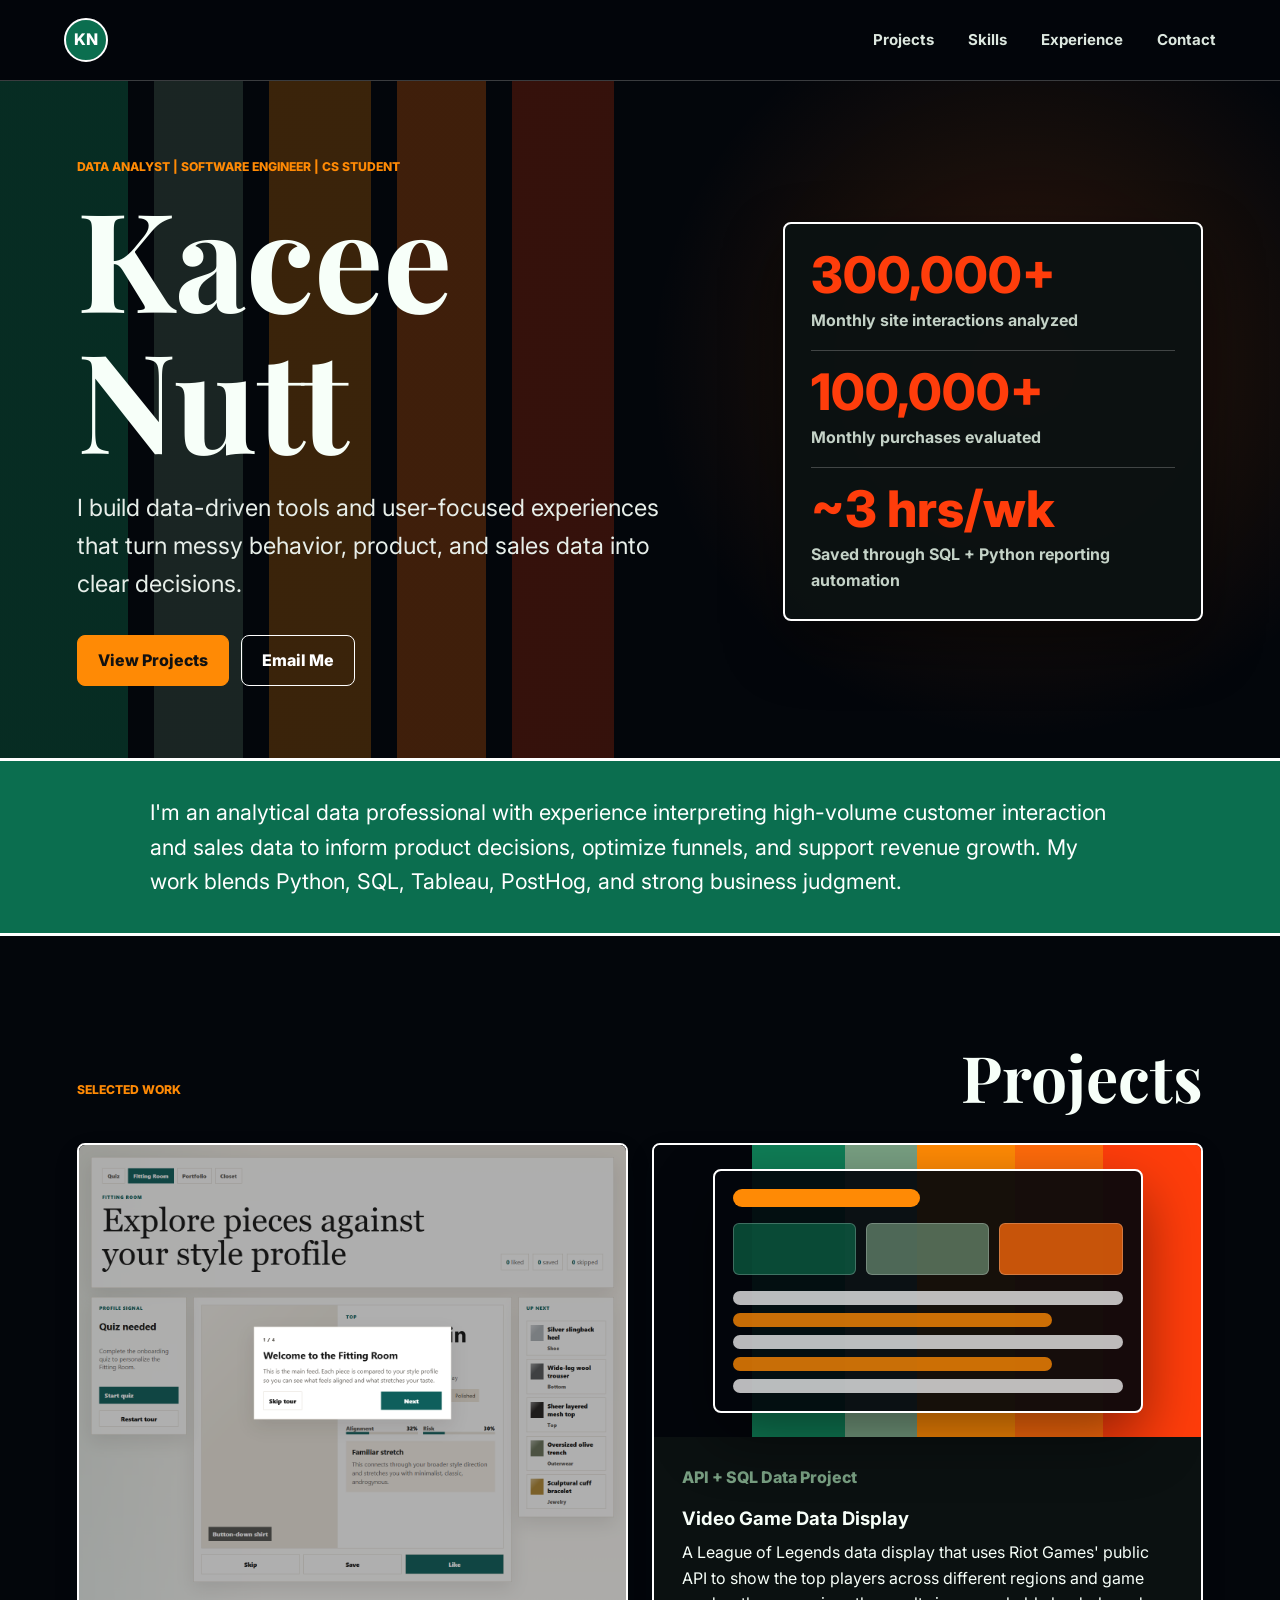
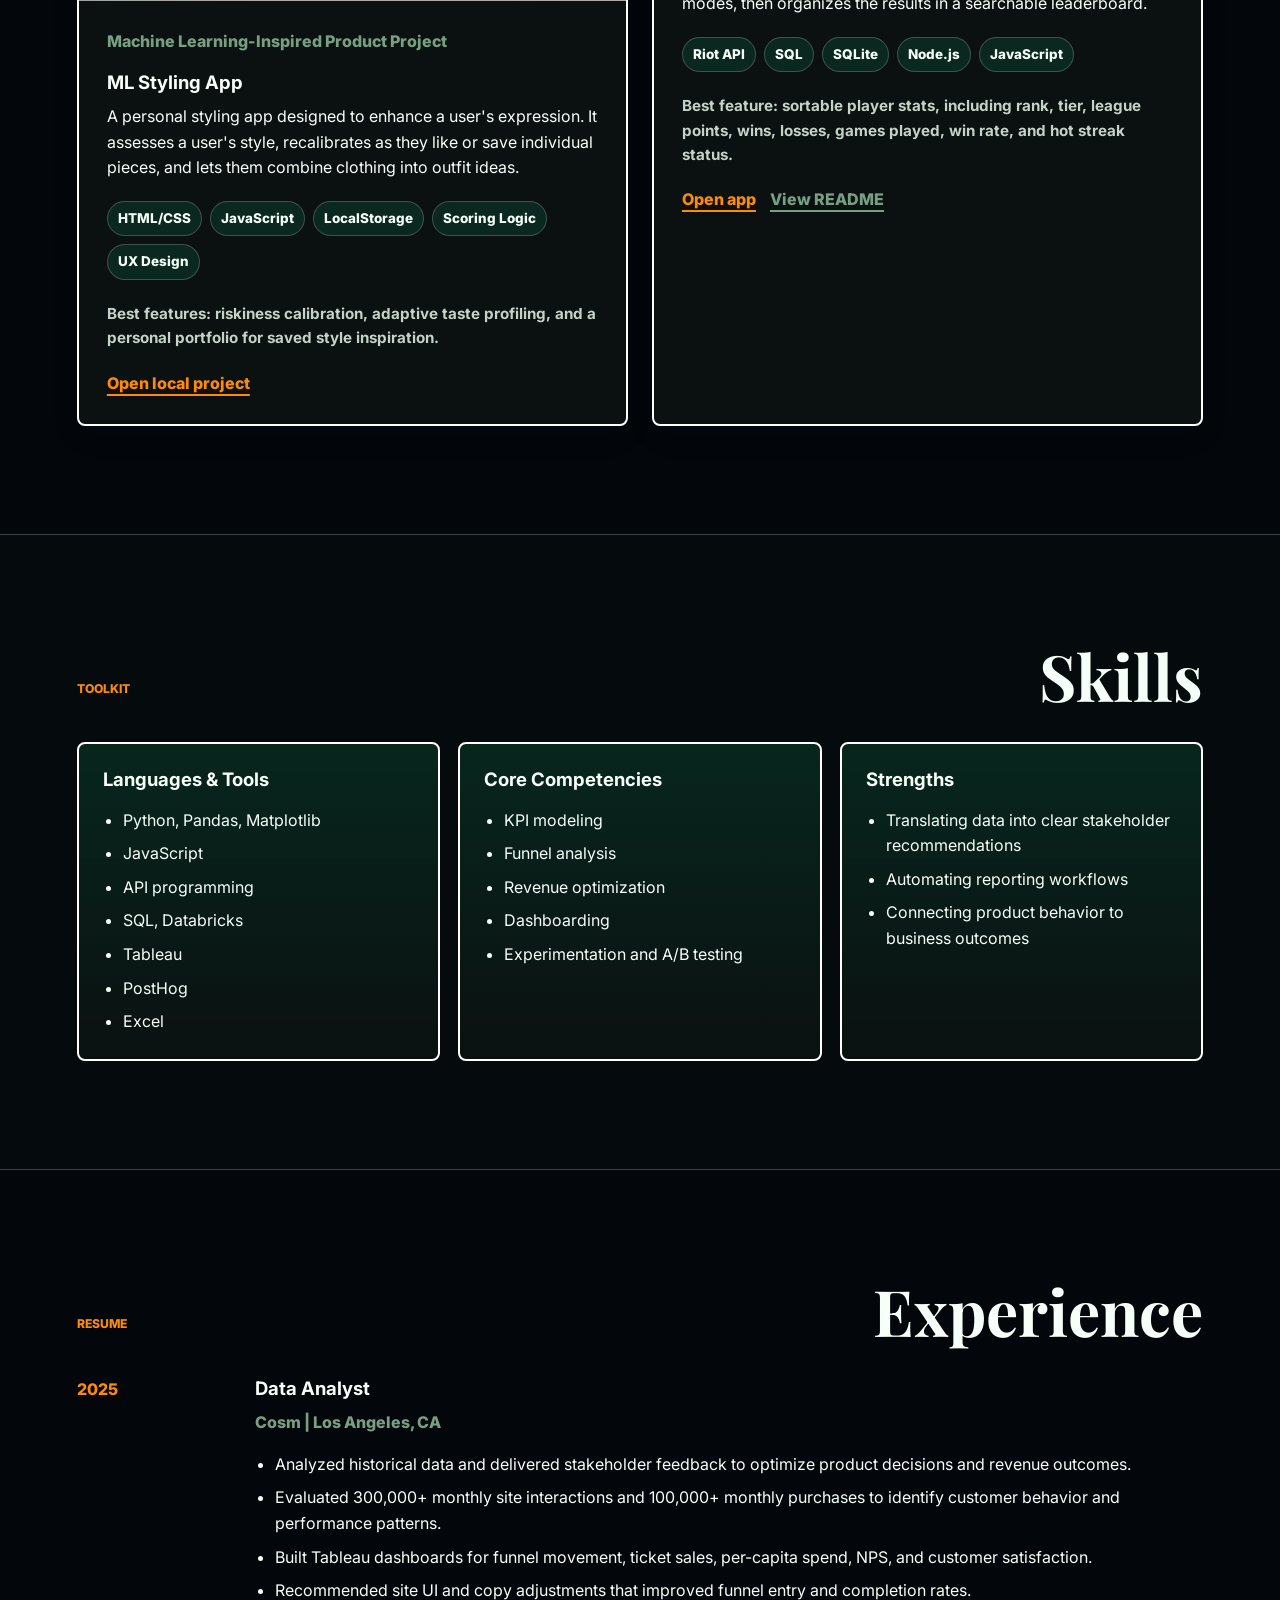
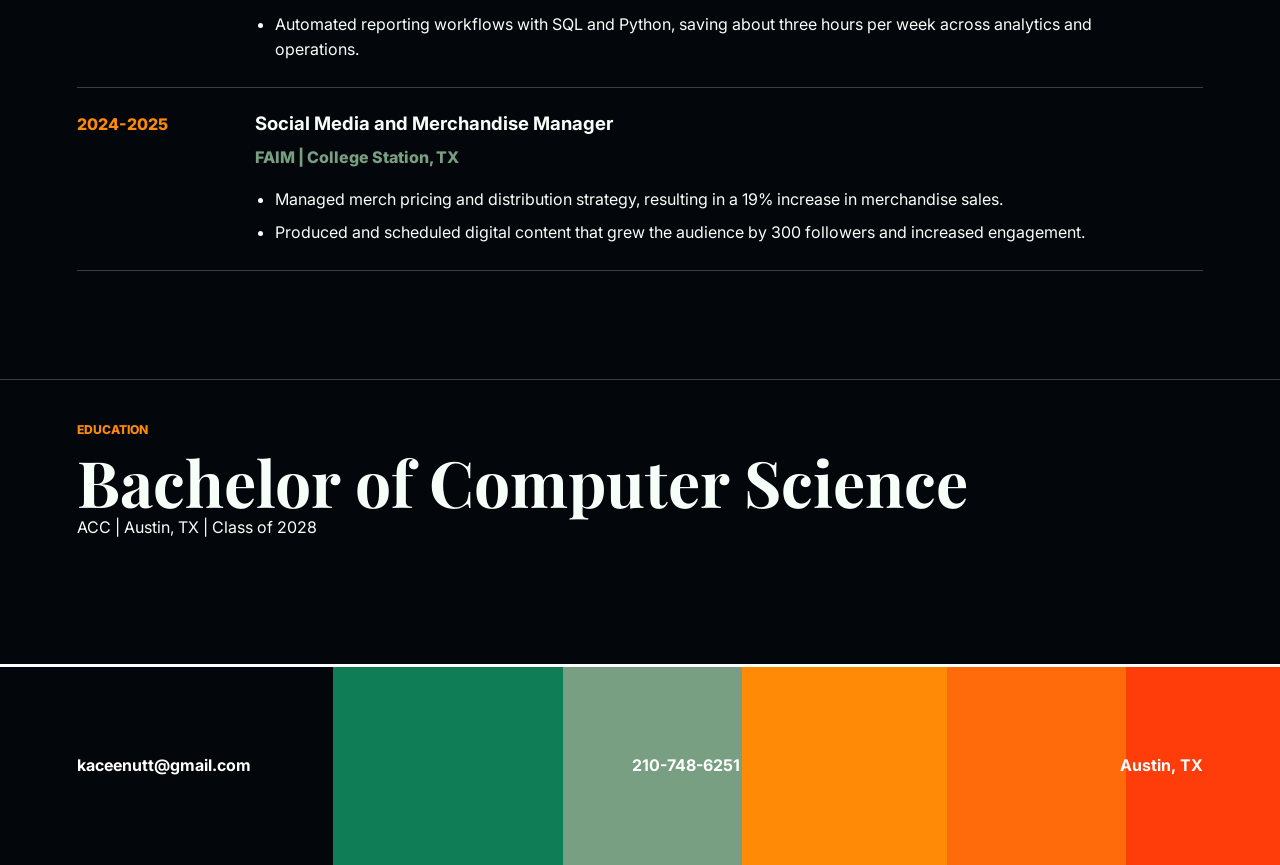
==== index.html @ b02e92fc "Add files via upload" ====
<!DOCTYPE html>
<html lang="en">
  <head>
    <meta charset="UTF-8" />
    <meta name="viewport" content="width=device-width, initial-scale=1.0" />
    <title>Kacee Nutt | CS Portfolio</title>
    <link rel="preconnect" href="https://fonts.googleapis.com" />
    <link rel="preconnect" href="https://fonts.gstatic.com" crossorigin />
    <link
      href="https://fonts.googleapis.com/css2?family=Inter:wght@400;500;600;700;800&family=Playfair+Display:wght@700&display=swap"
      rel="stylesheet"
    />
    <link rel="stylesheet" href="styles.css" />
  </head>
  <body>
    <header class="site-header">
      <a class="brand" href="#top" aria-label="Kacee Nutt home">KN</a>
      <nav class="nav" aria-label="Primary navigation">
        <a href="#projects">Projects</a>
        <a href="#skills">Skills</a>
        <a href="#experience">Experience</a>
        <a href="#contact">Contact</a>
      </nav>
    </header>

    <main id="top">
      <section class="hero">
        <div class="hero-copy">
          <p class="eyebrow">Data Analyst | Software Engineer | CS Student</p>
          <h1>Kacee Nutt</h1>
          <p class="hero-text">
            I build data-driven tools and user-focused experiences that turn messy behavior, product,
            and sales data into clear decisions.
          </p>
          <div class="hero-actions">
            <a class="button primary" href="#projects">View Projects</a>
            <a class="button secondary" href="mailto:kaceenutt@gmail.com">Email Me</a>
          </div>
        </div>
        <aside class="hero-panel" aria-label="Portfolio highlights">
          <div>
            <span class="metric">300,000+</span>
            <span class="label">Monthly site interactions analyzed</span>
          </div>
          <div>
            <span class="metric">100,000+</span>
            <span class="label">Monthly purchases evaluated</span>
          </div>
          <div>
            <span class="metric">~3 hrs/wk</span>
            <span class="label">Saved through SQL + Python reporting automation</span>
          </div>
        </aside>
      </section>

      <section class="intro">
        <p>
          I'm an analytical data professional with experience interpreting high-volume customer
          interaction and sales data to inform product decisions, optimize funnels, and support
          revenue growth. My work blends Python, SQL, Tableau, PostHog, and strong business judgment.
        </p>
      </section>

      <section id="projects" class="section">
        <div class="section-heading">
          <p class="eyebrow">Selected Work</p>
          <h2>Projects</h2>
        </div>
        <div class="project-grid">
          <article class="project-card">
            <div class="project-art image-art">
              <img src="assets/styling-app-preview.png" alt="Styling App fitting room interface preview" />
            </div>
            <div class="project-body">
              <p class="project-type">Machine Learning-Inspired Product Project</p>
              <h3>ML Styling App</h3>
              <p>
                A personal styling app designed to enhance a user's expression. It assesses a user's
                style, recalibrates as they like or save individual pieces, and lets them combine
                clothing into outfit ideas.
              </p>
              <ul class="tag-list">
                <li>HTML/CSS</li>
                <li>JavaScript</li>
                <li>LocalStorage</li>
                <li>Scoring Logic</li>
                <li>UX Design</li>
              </ul>
              <p class="feature-note">
                Best features: riskiness calibration, adaptive taste profiling, and a personal
                portfolio for saved style inspiration.
              </p>
              <a class="text-link" href="file:///C:/Users/kpnut/OneDrive/Documents/Styling%20App/index.html">Open local project</a>
            </div>
          </article>

          <article class="project-card">
            <div class="project-art dashboard-art" aria-hidden="true">
              <div class="dashboard-window">
                <div class="dashboard-topline"></div>
                <div class="dashboard-metrics">
                  <span></span><span></span><span></span>
                </div>
                <div class="dashboard-table">
                  <span></span><span></span><span></span><span></span><span></span>
                </div>
              </div>
            </div>
            <div class="project-body">
              <p class="project-type">API + SQL Data Project</p>
              <h3>Video Game Data Display</h3>
              <p>
                A League of Legends data display that uses Riot Games' public API to show the top
                players across different regions and game modes, then organizes the results in a
                searchable leaderboard.
              </p>
              <ul class="tag-list">
                <li>Riot API</li>
                <li>SQL</li>
                <li>SQLite</li>
                <li>Node.js</li>
                <li>JavaScript</li>
              </ul>
              <p class="feature-note">
                Best feature: sortable player stats, including rank, tier, league points, wins,
                losses, games played, win rate, and hot streak status.
              </p>
              <div class="project-links">
                <a class="text-link" href="http://localhost:3000">Open app</a>
                <a class="text-link secondary-link" href="file:///C:/Users/kpnut/OneDrive/Documents/Video%20game%20data%20display/README.md">View README</a>
              </div>
            </div>
          </article>
        </div>
      </section>

      <section id="skills" class="section split-section">
        <div class="section-heading">
          <p class="eyebrow">Toolkit</p>
          <h2>Skills</h2>
        </div>
        <div class="skills-layout">
          <div class="skill-group">
            <h3>Languages & Tools</h3>
            <ul>
              <li>Python, Pandas, Matplotlib</li>
              <li>JavaScript</li>
              <li>API programming</li>
              <li>SQL, Databricks</li>
              <li>Tableau</li>
              <li>PostHog</li>
              <li>Excel</li>
            </ul>
          </div>
          <div class="skill-group">
            <h3>Core Competencies</h3>
            <ul>
              <li>KPI modeling</li>
              <li>Funnel analysis</li>
              <li>Revenue optimization</li>
              <li>Dashboarding</li>
              <li>Experimentation and A/B testing</li>
            </ul>
          </div>
          <div class="skill-group">
            <h3>Strengths</h3>
            <ul>
              <li>Translating data into clear stakeholder recommendations</li>
              <li>Automating reporting workflows</li>
              <li>Connecting product behavior to business outcomes</li>
            </ul>
          </div>
        </div>
      </section>

      <section id="experience" class="section">
        <div class="section-heading">
          <p class="eyebrow">Resume</p>
          <h2>Experience</h2>
        </div>
        <div class="timeline">
          <article class="timeline-item">
            <div class="timeline-date">2025</div>
            <div class="timeline-content">
              <h3>Data Analyst</h3>
              <p class="company">Cosm | Los Angeles, CA</p>
              <ul>
                <li>Analyzed historical data and delivered stakeholder feedback to optimize product decisions and revenue outcomes.</li>
                <li>Evaluated 300,000+ monthly site interactions and 100,000+ monthly purchases to identify customer behavior and performance patterns.</li>
                <li>Built Tableau dashboards for funnel movement, ticket sales, per-capita spend, NPS, and customer satisfaction.</li>
                <li>Recommended site UI and copy adjustments that improved funnel entry and completion rates.</li>
                <li>Automated reporting workflows with SQL and Python, saving about three hours per week across analytics and operations.</li>
              </ul>
            </div>
          </article>

          <article class="timeline-item">
            <div class="timeline-date">2024-2025</div>
            <div class="timeline-content">
              <h3>Social Media and Merchandise Manager</h3>
              <p class="company">FAIM | College Station, TX</p>
              <ul>
                <li>Managed merch pricing and distribution strategy, resulting in a 19% increase in merchandise sales.</li>
                <li>Produced and scheduled digital content that grew the audience by 300 followers and increased engagement.</li>
              </ul>
            </div>
          </article>
        </div>
      </section>

      <section class="section education-section">
        <div>
          <p class="eyebrow">Education</p>
          <h2>Bachelor of Computer Science</h2>
          <p>ACC | Austin, TX | Class of 2028</p>
        </div>
      </section>
    </main>

    <footer id="contact" class="footer">
      <div class="contact-links">
        <a href="mailto:kaceenutt@gmail.com">kaceenutt@gmail.com</a>
        <a href="tel:+12107486251">210-748-6251</a>
        <span>Austin, TX</span>
      </div>
    </footer>
  </body>
</html>
---- styles.css ----
:root {
  --ink: #f7fff9;
  --muted: #c4d2c7;
  --paper: #03060b;
  --panel: #0b1111;
  --line: rgba(255, 255, 255, 0.22);
  --teal: #0f7d56;
  --sage: #789f82;
  --orange: #ff8a05;
  --coral: #ff3d0b;
  --gold: #ff6b0b;
  --forest: #0b6e4f;
  --shadow: 0 24px 60px rgba(0, 0, 0, 0.45);
}

* {
  box-sizing: border-box;
}

html {
  scroll-behavior: smooth;
}

body {
  margin: 0;
  background: var(--paper);
  color: var(--ink);
  font-family: Inter, Arial, sans-serif;
  line-height: 1.6;
}

a {
  color: inherit;
}

.site-header {
  position: sticky;
  top: 0;
  z-index: 10;
  display: flex;
  align-items: center;
  justify-content: space-between;
  gap: 24px;
  padding: 18px clamp(20px, 5vw, 72px);
  background: rgba(3, 6, 11, 0.9);
  border-bottom: 1px solid var(--line);
  backdrop-filter: blur(12px);
}

.brand {
  display: grid;
  place-items: center;
  width: 44px;
  height: 44px;
  color: #ffffff;
  background: var(--forest);
  border: 2px solid #ffffff;
  border-radius: 50%;
  font-weight: 800;
  text-decoration: none;
}

.nav {
  display: flex;
  align-items: center;
  gap: clamp(14px, 3vw, 34px);
  color: #dce7df;
  font-size: 0.94rem;
  font-weight: 700;
}

.nav a {
  text-decoration: none;
}

.nav a:hover {
  color: var(--orange);
}

.hero {
  display: grid;
  grid-template-columns: minmax(0, 1fr) minmax(290px, 420px);
  gap: clamp(34px, 6vw, 86px);
  align-items: center;
  min-height: auto;
  padding: clamp(52px, 6vw, 76px) clamp(20px, 6vw, 86px) clamp(48px, 6vw, 72px);
  background:
    linear-gradient(90deg, rgba(15, 125, 86, 0.32) 0 10%, transparent 10% 12%, rgba(120, 159, 130, 0.2) 12% 19%, transparent 19% 21%, rgba(255, 138, 5, 0.22) 21% 29%, transparent 29% 31%, rgba(255, 107, 11, 0.24) 31% 38%, transparent 38% 40%, rgba(255, 61, 11, 0.2) 40% 48%, transparent 48%),
    radial-gradient(circle at 80% 42%, rgba(255, 107, 11, 0.18), transparent 34%),
    var(--paper);
}

.eyebrow {
  margin: 0 0 10px;
  color: var(--orange);
  font-size: 0.76rem;
  font-weight: 800;
  letter-spacing: 0;
  text-transform: uppercase;
}

h1,
h2,
h3,
p {
  margin-top: 0;
}

h1,
h2 {
  font-family: "Playfair Display", Georgia, serif;
  line-height: 1.02;
}

h1 {
  max-width: 760px;
  margin-bottom: 22px;
  font-size: clamp(4rem, 12vw, 8.6rem);
}

h2 {
  margin-bottom: 0;
  font-size: clamp(2.1rem, 5vw, 4.2rem);
}

h3 {
  margin-bottom: 10px;
  font-size: 1.16rem;
  line-height: 1.25;
}

.hero-text {
  max-width: 690px;
  color: #e7eee9;
  font-size: clamp(1.1rem, 2vw, 1.48rem);
}

.hero-actions {
  display: flex;
  flex-wrap: wrap;
  gap: 12px;
  margin-top: 32px;
}

.button {
  display: inline-flex;
  align-items: center;
  justify-content: center;
  min-height: 48px;
  padding: 12px 20px;
  border: 1px solid #ffffff;
  border-radius: 8px;
  font-weight: 800;
  text-decoration: none;
}

.button.primary {
  color: #111111;
  background: var(--orange);
  border-color: var(--orange);
}

.button.secondary {
  color: #ffffff;
  background: transparent;
}

.button:hover {
  transform: translateY(-1px);
}

.hero-panel {
  display: grid;
  gap: 16px;
  padding: 26px;
  background: rgba(11, 17, 17, 0.94);
  border: 2px solid #ffffff;
  border-radius: 8px;
  box-shadow: var(--shadow);
}

.hero-panel div {
  padding-bottom: 16px;
  border-bottom: 1px solid var(--line);
}

.hero-panel div:last-child {
  padding-bottom: 0;
  border-bottom: 0;
}

.metric {
  display: block;
  color: var(--coral);
  font-size: clamp(2rem, 5vw, 3.15rem);
  font-weight: 800;
  line-height: 1;
}

.label {
  display: block;
  margin-top: 8px;
  color: var(--muted);
  font-weight: 700;
}

.intro {
  padding: 34px clamp(20px, 6vw, 86px);
  background: var(--forest);
  color: #ffffff;
  border-top: 3px solid #ffffff;
  border-bottom: 3px solid #ffffff;
}

.intro p {
  max-width: 980px;
  margin: 0 auto;
  font-size: clamp(1.05rem, 2vw, 1.35rem);
}

.section {
  padding: clamp(64px, 9vw, 108px) clamp(20px, 6vw, 86px);
}

.section-heading {
  display: flex;
  align-items: end;
  justify-content: space-between;
  gap: 24px;
  margin-bottom: 34px;
}

.project-grid {
  display: grid;
  grid-template-columns: repeat(2, minmax(0, 1fr));
  gap: 24px;
}

.project-card {
  overflow: hidden;
  background: var(--panel);
  border: 2px solid #ffffff;
  border-radius: 8px;
  box-shadow: 0 10px 28px rgba(24, 33, 38, 0.08);
}

.project-art {
  position: relative;
  min-height: 250px;
  background: #08100f;
}

.image-art {
  overflow: hidden;
  background: #03060b;
}

.image-art img {
  display: block;
  width: 100%;
  height: 100%;
  min-height: 250px;
  object-fit: cover;
  object-position: center top;
}

.analytics-art {
  display: flex;
  align-items: end;
  gap: 18px;
  padding: 34px;
}

.analytics-art span {
  width: 20%;
  border-radius: 8px 8px 0 0;
  background: var(--forest);
}

.analytics-art span:nth-child(1) { height: 42%; background: var(--forest); }
.analytics-art span:nth-child(2) { height: 68%; background: var(--sage); }
.analytics-art span:nth-child(3) { height: 88%; background: var(--orange); }
.analytics-art span:nth-child(4) { height: 56%; background: var(--coral); }

.product-art {
  display: grid;
  place-items: center;
  background: linear-gradient(90deg, #03060b 0 20%, #0f7d56 20% 40%, #789f82 40% 58%, #ff8a05 58% 75%, #ff6b0b 75% 88%, #ff3d0b 88% 100%);
}

.product-art span {
  position: absolute;
  border: 2px solid #ffffff;
  border-radius: 8px;
  background: rgba(3, 6, 11, 0.88);
}

.product-art span:nth-child(1) {
  width: 58%;
  height: 58%;
}

.product-art span:nth-child(2) {
  width: 38%;
  height: 30%;
  transform: translate(44px, 32px);
  background: rgba(255, 138, 5, 0.9);
}

.product-art span:nth-child(3) {
  width: 26%;
  height: 42%;
  transform: translate(-62px, -24px);
  background: rgba(120, 159, 130, 0.92);
}

.dashboard-art {
  display: grid;
  place-items: center;
  padding: 24px;
  background:
    linear-gradient(90deg, #03060b 0 18%, #0f7d56 18% 35%, #789f82 35% 48%, #ff8a05 48% 66%, #ff6b0b 66% 82%, #ff3d0b 82% 100%);
}

.dashboard-window {
  width: min(88%, 430px);
  padding: 18px;
  background: rgba(3, 6, 11, 0.92);
  border: 2px solid #ffffff;
  border-radius: 8px;
  box-shadow: var(--shadow);
}

.dashboard-topline {
  width: 48%;
  height: 18px;
  margin-bottom: 16px;
  background: var(--orange);
  border-radius: 999px;
}

.dashboard-metrics {
  display: grid;
  grid-template-columns: repeat(3, 1fr);
  gap: 10px;
  margin-bottom: 16px;
}

.dashboard-metrics span {
  height: 52px;
  border: 1px solid var(--line);
  background: rgba(15, 125, 86, 0.55);
  border-radius: 6px;
}

.dashboard-metrics span:nth-child(2) {
  background: rgba(120, 159, 130, 0.62);
}

.dashboard-metrics span:nth-child(3) {
  background: rgba(255, 107, 11, 0.76);
}

.dashboard-table {
  display: grid;
  gap: 8px;
}

.dashboard-table span {
  height: 14px;
  background: rgba(255, 255, 255, 0.72);
  border-radius: 999px;
}

.dashboard-table span:nth-child(even) {
  width: 82%;
  background: rgba(255, 138, 5, 0.78);
}

.project-body {
  padding: 28px;
}

.project-type,
.company {
  color: var(--sage);
  font-weight: 800;
}

.tag-list {
  display: flex;
  flex-wrap: wrap;
  gap: 8px;
  padding: 0;
  margin: 20px 0 22px;
  list-style: none;
}

.tag-list li {
  padding: 6px 10px;
  background: rgba(15, 125, 86, 0.22);
  border: 1px solid rgba(255, 255, 255, 0.2);
  border-radius: 999px;
  color: #f4fff7;
  font-size: 0.84rem;
  font-weight: 800;
}

.feature-note {
  margin-bottom: 20px;
  color: var(--muted);
  font-size: 0.95rem;
  font-weight: 700;
}

.text-link {
  color: var(--orange);
  font-weight: 800;
  text-decoration-thickness: 2px;
  text-underline-offset: 5px;
}

.project-links {
  display: flex;
  flex-wrap: wrap;
  gap: 14px;
}

.secondary-link {
  color: var(--sage);
}

.split-section {
  background: #050b0c;
  border-top: 1px solid var(--line);
  border-bottom: 1px solid var(--line);
}

.skills-layout {
  display: grid;
  grid-template-columns: repeat(3, minmax(0, 1fr));
  gap: 18px;
}

.skill-group {
  padding: 24px;
  background: linear-gradient(180deg, rgba(15, 125, 86, 0.24), rgba(11, 17, 17, 0.96));
  border: 2px solid #ffffff;
  border-radius: 8px;
}

.skill-group ul,
.timeline-content ul {
  padding-left: 20px;
  margin-bottom: 0;
}

.skill-group li + li,
.timeline-content li + li {
  margin-top: 8px;
}

.timeline {
  display: grid;
  gap: 24px;
}

.timeline-item {
  display: grid;
  grid-template-columns: 150px minmax(0, 1fr);
  gap: 28px;
  padding-bottom: 24px;
  border-bottom: 1px solid var(--line);
}

.timeline-date {
  color: var(--orange);
  font-weight: 800;
}

.timeline-content {
  max-width: 920px;
}

.education-section {
  padding-top: 40px;
  background: var(--paper);
  border-top: 1px solid var(--line);
}

.education-section div {
  max-width: 980px;
}

.footer {
  padding: clamp(48px, 8vw, 86px) clamp(20px, 6vw, 86px);
  color: #ffffff;
  background: linear-gradient(90deg, #03060b 0 26%, #0f7d56 26% 44%, #789f82 44% 58%, #ff8a05 58% 74%, #ff6b0b 74% 88%, #ff3d0b 88% 100%);
  border-top: 3px solid #ffffff;
}

.footer .eyebrow {
  color: #ffffff;
}

.contact-links {
  display: flex;
  align-items: center;
  justify-content: space-between;
  gap: 18px;
  color: #ffffff;
  font-weight: 700;
}

.contact-links a {
  text-decoration: none;
}

.contact-links a:hover {
  color: #fff;
}

@media (max-width: 860px) {
  .site-header,
  .footer,
  .section-heading {
    align-items: flex-start;
    flex-direction: column;
  }

  .nav {
    width: 100%;
    justify-content: space-between;
    gap: 10px;
  }

  .hero,
  .project-grid,
  .skills-layout,
  .timeline-item {
    grid-template-columns: 1fr;
  }

  .hero {
    min-height: auto;
  }

  .timeline-item {
    gap: 8px;
  }

  .contact-links {
    align-items: flex-start;
    flex-direction: column;
  }
}

@media (max-width: 520px) {
  .nav {
    flex-wrap: wrap;
    justify-content: flex-start;
    column-gap: 22px;
    row-gap: 10px;
  }

  h1 {
    font-size: 3.2rem;
  }

  .hero-panel,
  .project-body,
  .skill-group {
    padding: 20px;
  }

  .project-art {
    min-height: 210px;
  }
}
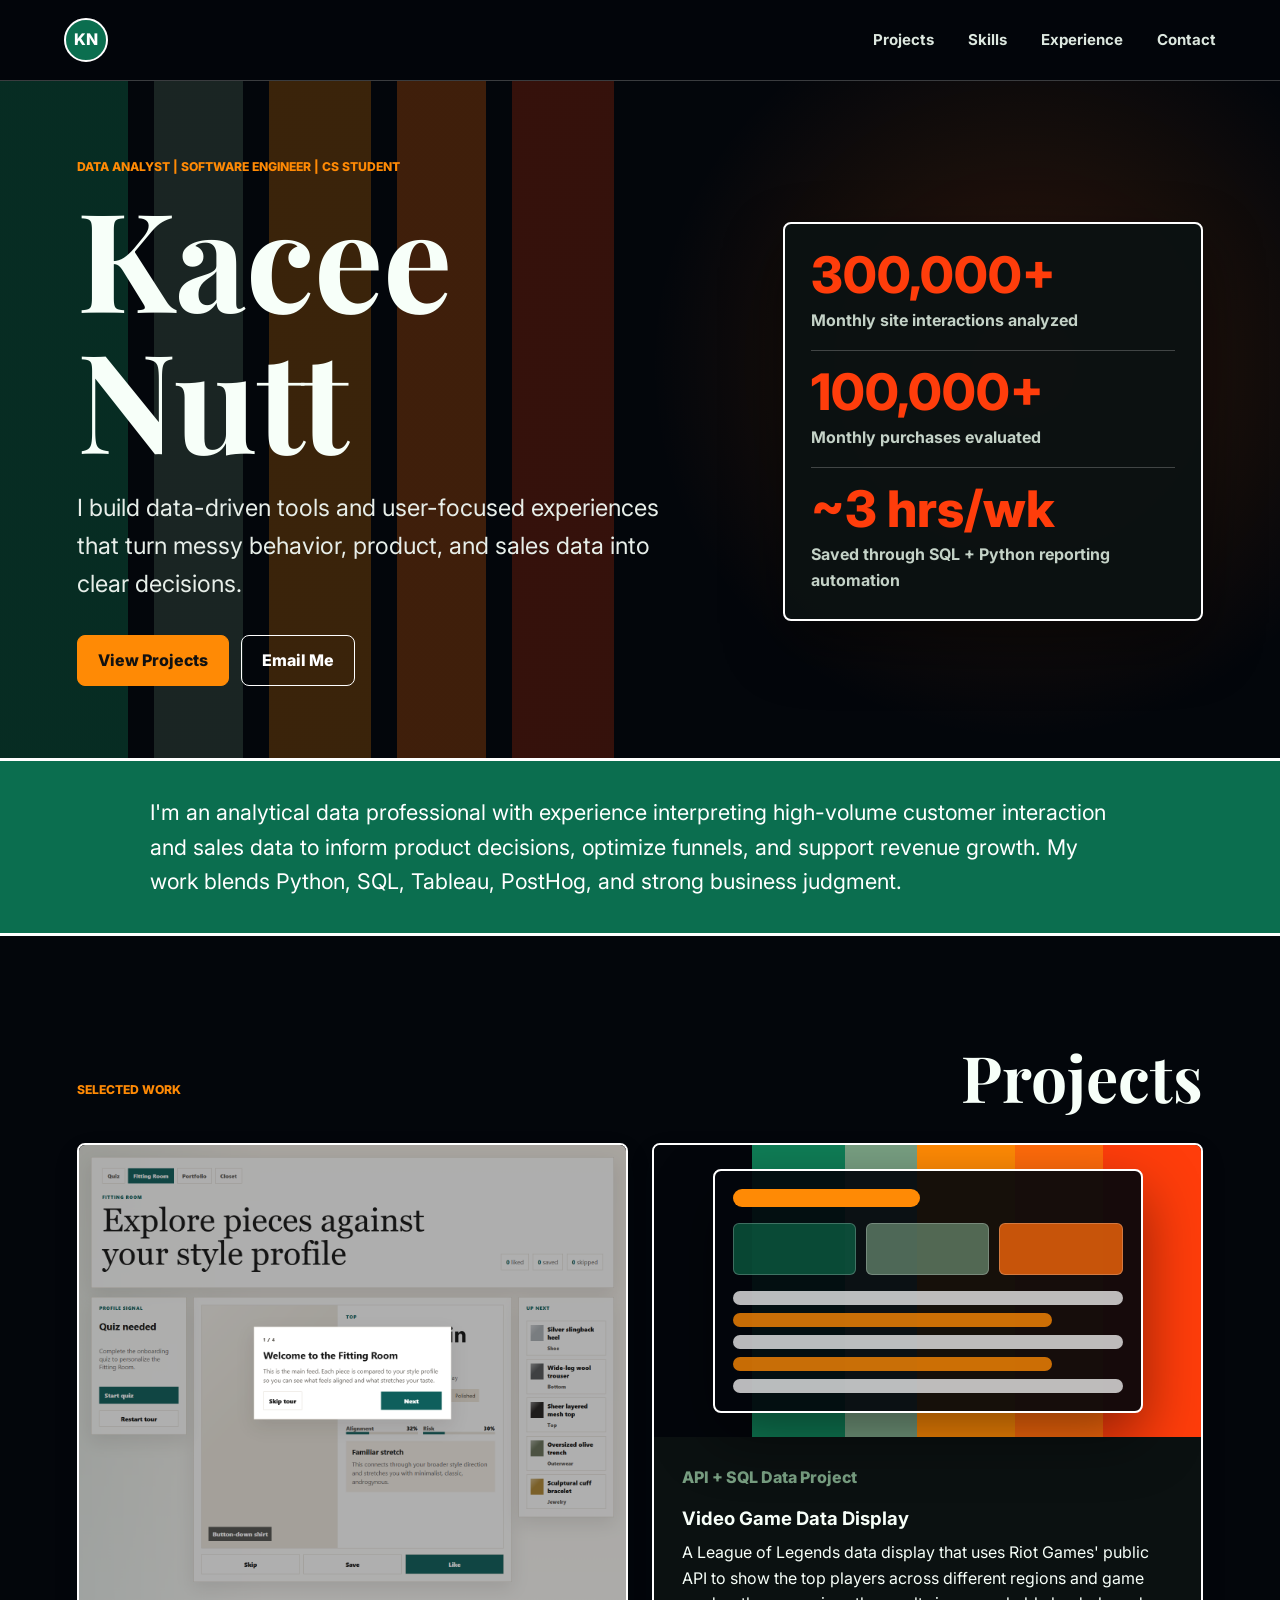
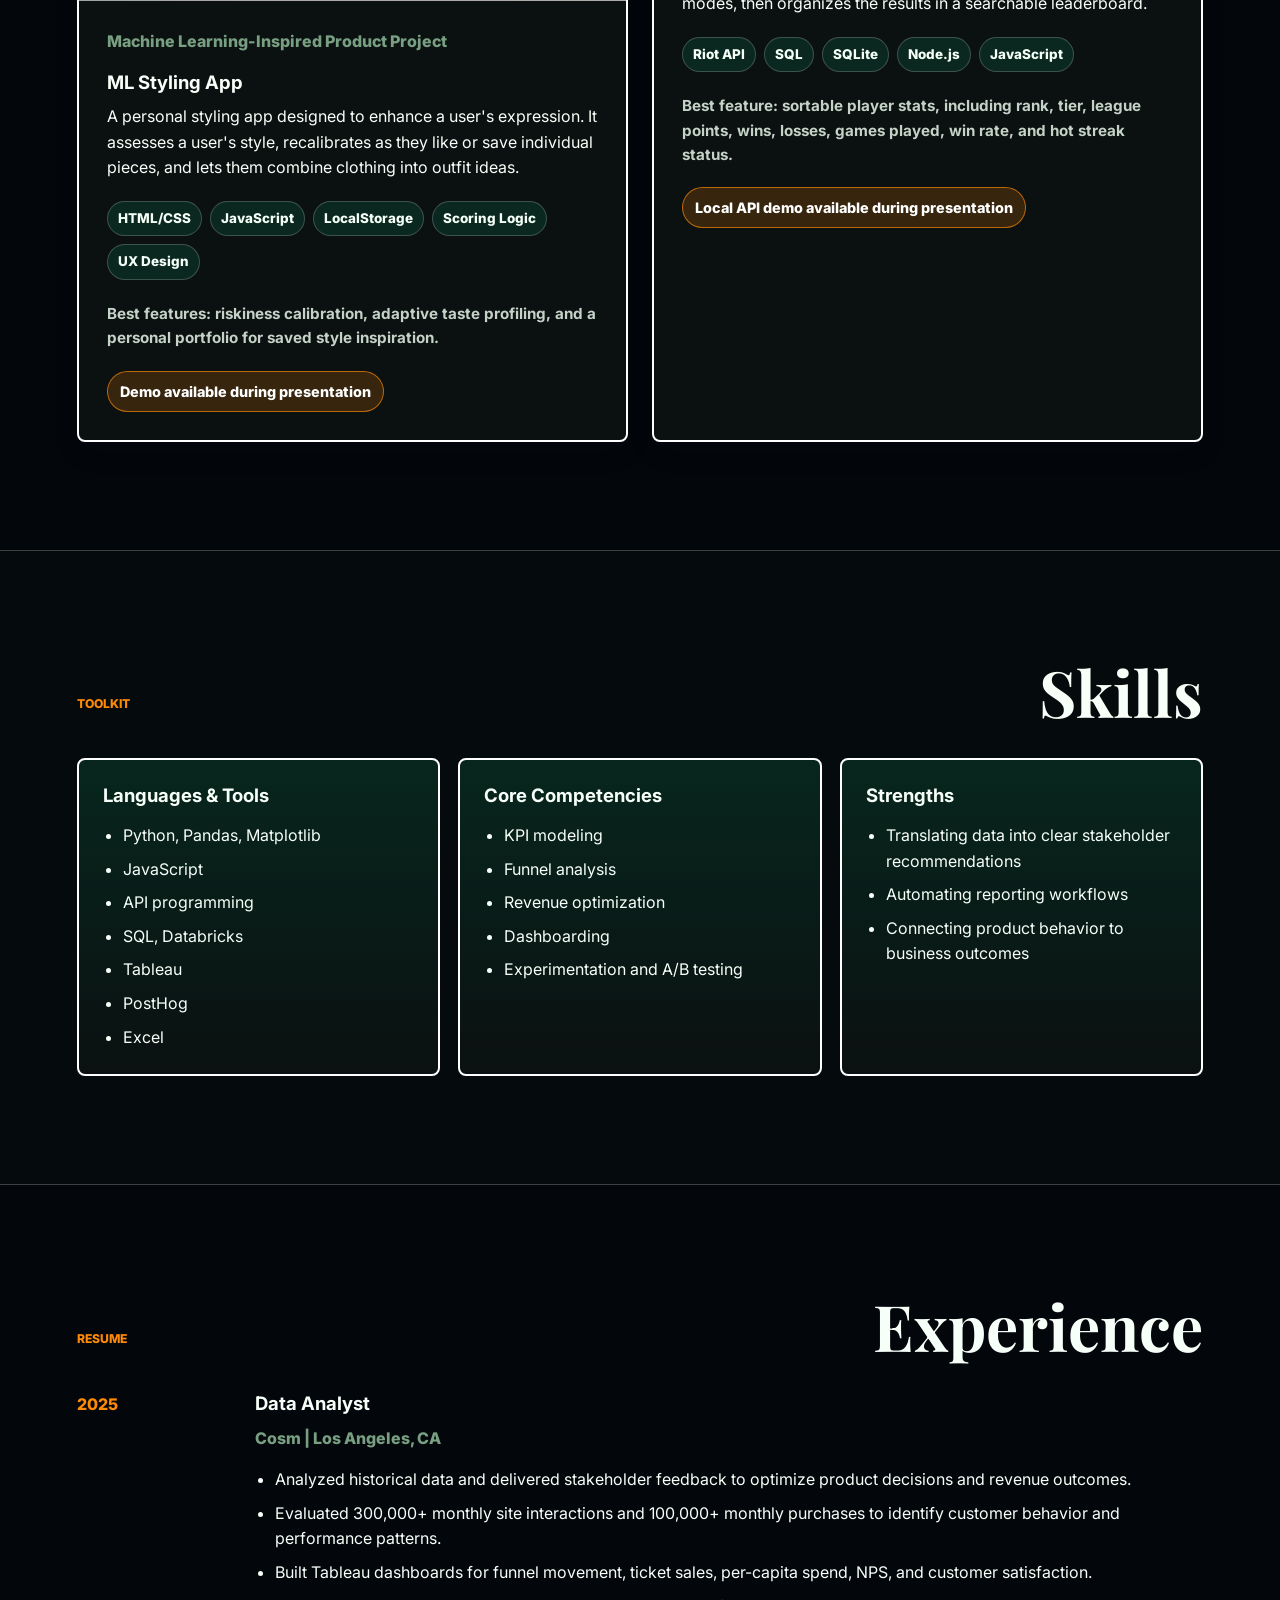
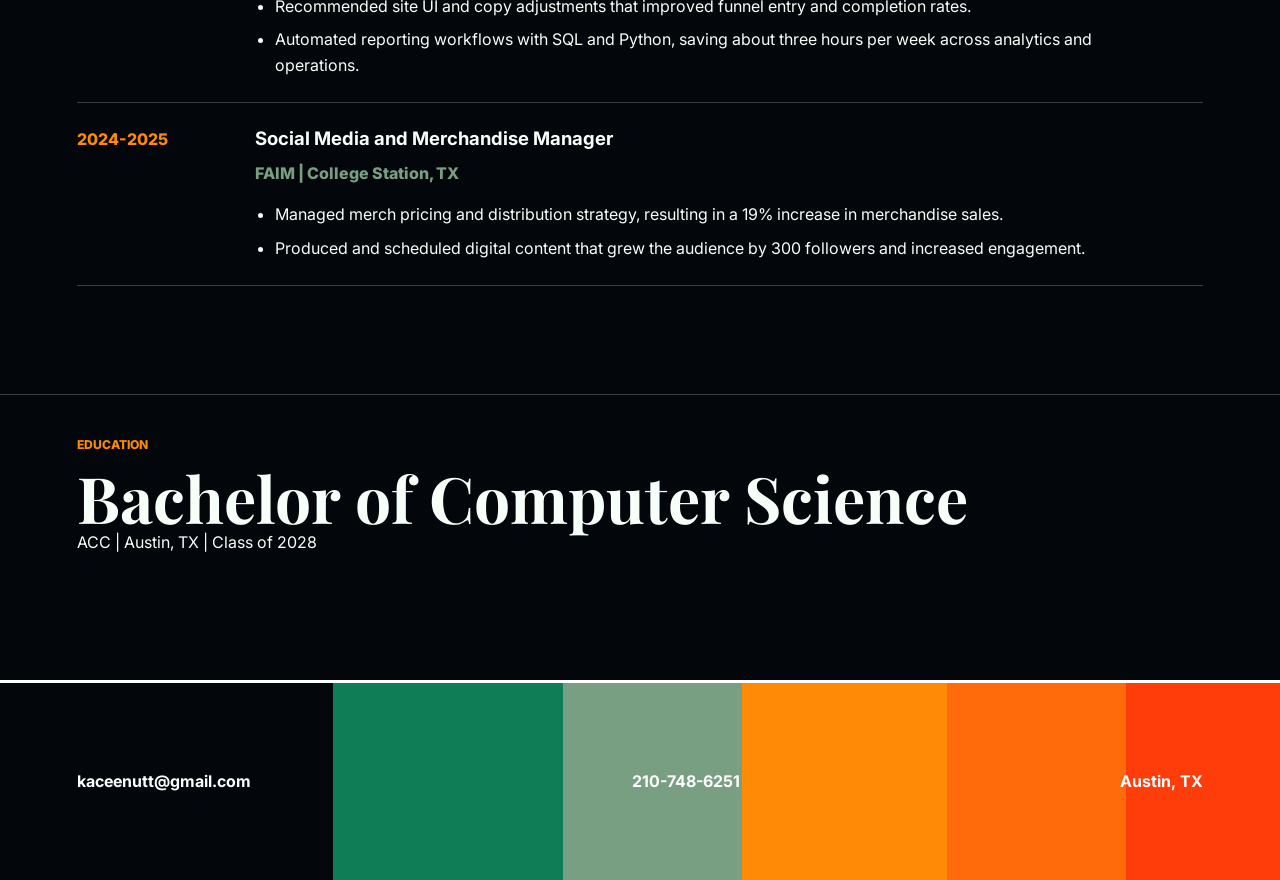
==== commit b36957be: "Add files via upload" ====
--- a/index.html
+++ b/index.html
@@ -90,7 +90,7 @@
                 Best features: riskiness calibration, adaptive taste profiling, and a personal
                 portfolio for saved style inspiration.
               </p>
-              <a class="text-link" href="file:///C:/Users/kpnut/OneDrive/Documents/Styling%20App/index.html">Open local project</a>
+              <span class="project-note">Demo available during presentation</span>
             </div>
           </article>
 
@@ -125,10 +125,7 @@
                 Best feature: sortable player stats, including rank, tier, league points, wins,
                 losses, games played, win rate, and hot streak status.
               </p>
-              <div class="project-links">
-                <a class="text-link" href="http://localhost:3000">Open app</a>
-                <a class="text-link secondary-link" href="file:///C:/Users/kpnut/OneDrive/Documents/Video%20game%20data%20display/README.md">View README</a>
-              </div>
+              <span class="project-note">Local API demo available during presentation</span>
             </div>
           </article>
         </div>
--- a/styles.css
+++ b/styles.css
@@ -430,6 +430,18 @@
   color: var(--sage);
 }
 
+.project-note {
+  display: inline-flex;
+  width: fit-content;
+  padding: 8px 12px;
+  color: #ffffff;
+  background: rgba(255, 138, 5, 0.18);
+  border: 1px solid rgba(255, 138, 5, 0.68);
+  border-radius: 999px;
+  font-size: 0.9rem;
+  font-weight: 800;
+}
+
 .split-section {
   background: #050b0c;
   border-top: 1px solid var(--line);
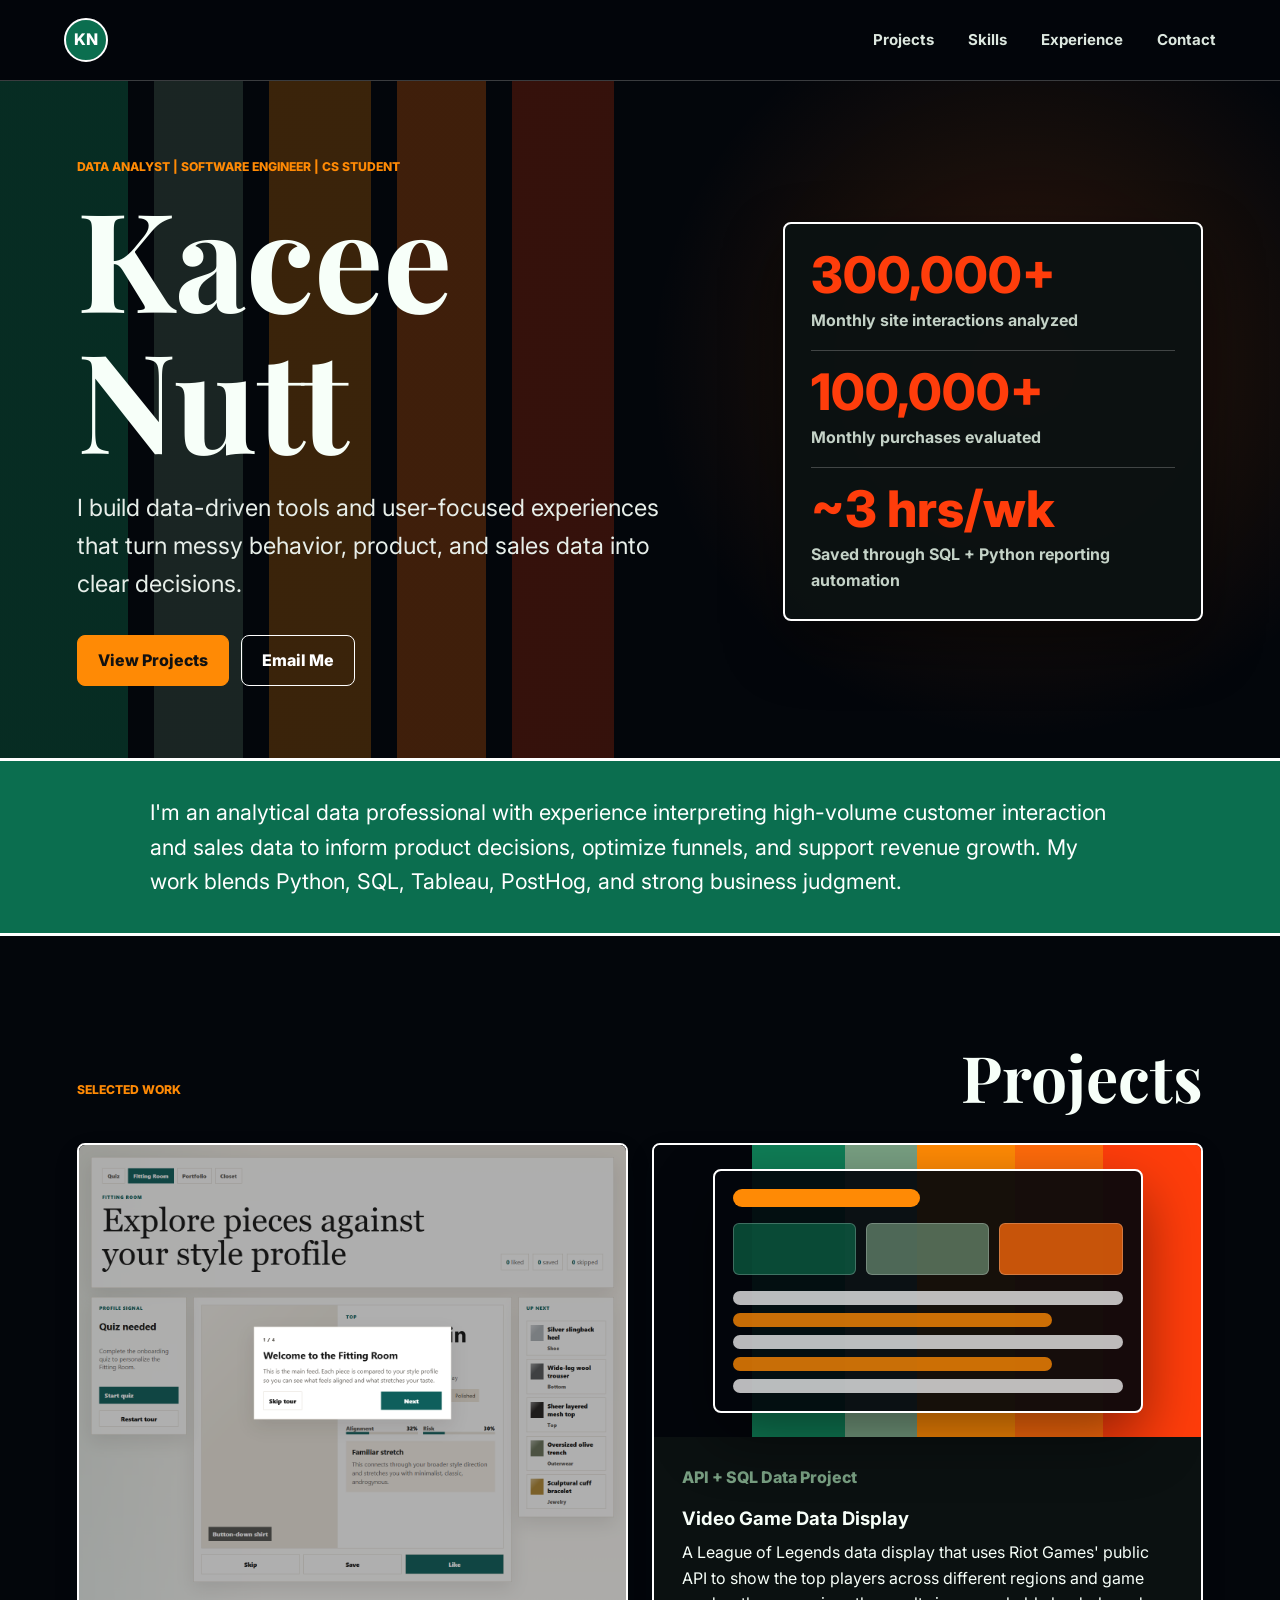
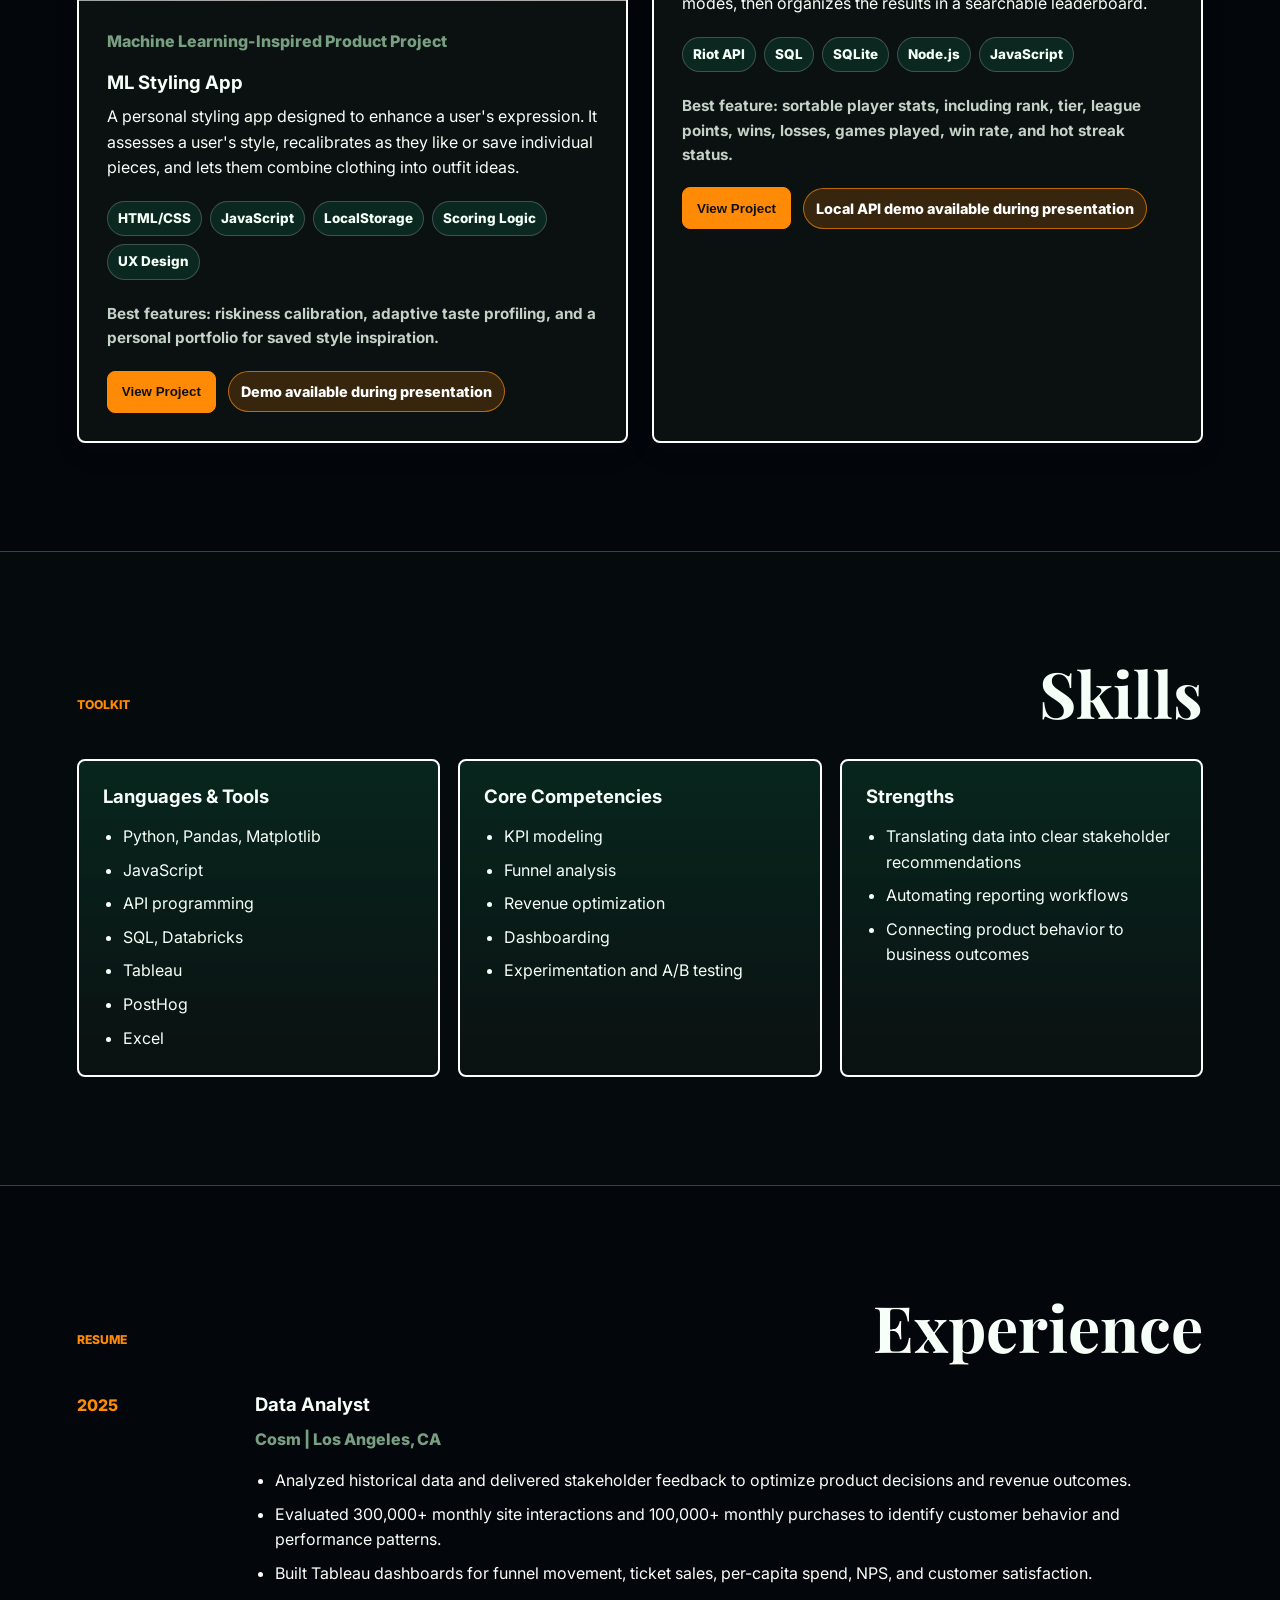
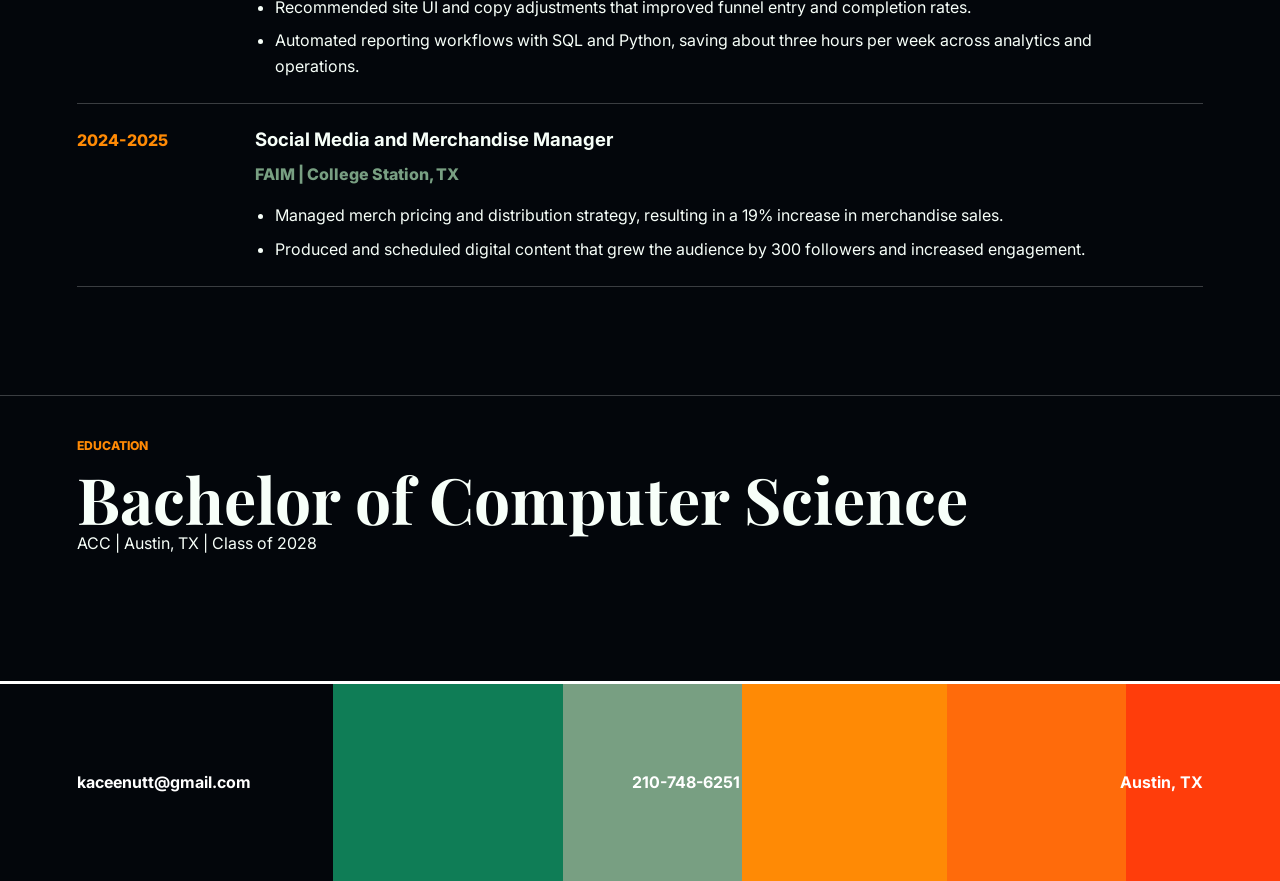
==== commit 7e3886a4: "Add files via upload" ====
--- a/index.html
+++ b/index.html
@@ -11,6 +11,7 @@
       rel="stylesheet"
     />
     <link rel="stylesheet" href="styles.css" />
+    <script defer src="script.js"></script>
   </head>
   <body>
     <header class="site-header">
@@ -90,7 +91,10 @@
                 Best features: riskiness calibration, adaptive taste profiling, and a personal
                 portfolio for saved style inspiration.
               </p>
-              <span class="project-note">Demo available during presentation</span>
+              <div class="project-actions">
+                <button class="project-button" type="button" data-project="styling">View Project</button>
+                <span class="project-note">Demo available during presentation</span>
+              </div>
             </div>
           </article>
 
@@ -125,7 +129,10 @@
                 Best feature: sortable player stats, including rank, tier, league points, wins,
                 losses, games played, win rate, and hot streak status.
               </p>
-              <span class="project-note">Local API demo available during presentation</span>
+              <div class="project-actions">
+                <button class="project-button" type="button" data-project="league">View Project</button>
+                <span class="project-note">Local API demo available during presentation</span>
+              </div>
             </div>
           </article>
         </div>
@@ -221,5 +228,13 @@
         <span>Austin, TX</span>
       </div>
     </footer>
+
+    <div class="project-modal" id="project-modal" aria-hidden="true">
+      <div class="modal-backdrop" data-close-modal></div>
+      <section class="modal-panel" role="dialog" aria-modal="true" aria-labelledby="modal-title">
+        <button class="modal-close" type="button" aria-label="Close project walkthrough" data-close-modal>Close</button>
+        <div class="modal-content" id="modal-content"></div>
+      </section>
+    </div>
   </body>
 </html>
--- a/styles.css
+++ b/styles.css
@@ -29,6 +29,10 @@
   line-height: 1.6;
 }
 
+body.modal-open {
+  overflow: hidden;
+}
+
 a {
   color: inherit;
 }
@@ -426,6 +430,28 @@
   gap: 14px;
 }
 
+.project-actions {
+  display: flex;
+  flex-wrap: wrap;
+  align-items: center;
+  gap: 12px;
+}
+
+.project-button {
+  min-height: 42px;
+  padding: 9px 14px;
+  color: #111111;
+  background: var(--orange);
+  border: 1px solid var(--orange);
+  border-radius: 8px;
+  cursor: pointer;
+  font-weight: 850;
+}
+
+.project-button:hover {
+  transform: translateY(-1px);
+}
+
 .secondary-link {
   color: var(--sage);
 }
@@ -530,6 +556,136 @@
 
 .contact-links a:hover {
   color: #fff;
+}
+
+.project-modal {
+  position: fixed;
+  inset: 0;
+  z-index: 100;
+  display: none;
+}
+
+.project-modal.is-open {
+  display: block;
+}
+
+.modal-backdrop {
+  position: absolute;
+  inset: 0;
+  background: rgba(0, 0, 0, 0.76);
+}
+
+.modal-panel {
+  position: relative;
+  width: min(1120px, calc(100vw - 32px));
+  max-height: calc(100vh - 32px);
+  margin: 16px auto;
+  overflow: auto;
+  color: var(--ink);
+  background: #050909;
+  border: 2px solid #ffffff;
+  border-radius: 8px;
+  box-shadow: var(--shadow);
+}
+
+.modal-close {
+  position: sticky;
+  top: 14px;
+  z-index: 2;
+  float: right;
+  min-height: 38px;
+  margin: 14px 14px 0 0;
+  padding: 8px 12px;
+  color: #ffffff;
+  background: rgba(3, 6, 11, 0.85);
+  border: 1px solid #ffffff;
+  border-radius: 8px;
+  cursor: pointer;
+  font-weight: 800;
+}
+
+.modal-content {
+  padding: clamp(24px, 5vw, 54px);
+}
+
+.walkthrough-hero {
+  display: grid;
+  grid-template-columns: minmax(0, 0.9fr) minmax(280px, 1fr);
+  gap: 28px;
+  align-items: center;
+  margin-bottom: 28px;
+}
+
+.walkthrough-hero p {
+  color: #e7eee9;
+  font-size: 1.05rem;
+}
+
+.walkthrough-visual {
+  overflow: hidden;
+  min-height: 300px;
+  background: linear-gradient(90deg, #03060b 0 18%, #0f7d56 18% 35%, #789f82 35% 48%, #ff8a05 48% 66%, #ff6b0b 66% 82%, #ff3d0b 82% 100%);
+  border: 2px solid #ffffff;
+  border-radius: 8px;
+}
+
+.walkthrough-image {
+  display: block;
+  width: 100%;
+  height: 100%;
+  min-height: 300px;
+  object-fit: cover;
+  object-position: center top;
+}
+
+.modal-dashboard {
+  margin: 38px auto;
+}
+
+.walkthrough-grid {
+  display: grid;
+  grid-template-columns: repeat(4, minmax(0, 1fr));
+  gap: 14px;
+}
+
+.walkthrough-card {
+  padding: 20px;
+  background: rgba(15, 125, 86, 0.22);
+  border: 1px solid var(--line);
+  border-radius: 8px;
+}
+
+.walkthrough-card h3 {
+  color: #ffffff;
+}
+
+.walkthrough-card p {
+  margin-bottom: 0;
+  color: var(--muted);
+}
+
+.formula-box {
+  display: flex;
+  align-items: center;
+  justify-content: space-between;
+  gap: 18px;
+  margin-top: 18px;
+  padding: 18px 20px;
+  background: rgba(255, 138, 5, 0.16);
+  border: 1px solid rgba(255, 138, 5, 0.72);
+  border-radius: 8px;
+}
+
+.formula-box span {
+  color: var(--orange);
+  font-weight: 850;
+  text-transform: uppercase;
+}
+
+.formula-box code {
+  color: #ffffff;
+  font-family: Inter, Arial, sans-serif;
+  font-weight: 800;
 }
 
 @media (max-width: 860px) {
@@ -549,7 +705,9 @@
   .hero,
   .project-grid,
   .skills-layout,
-  .timeline-item {
+  .timeline-item,
+  .walkthrough-hero,
+  .walkthrough-grid {
     grid-template-columns: 1fr;
   }
 
@@ -562,6 +720,11 @@
   }
 
   .contact-links {
+    align-items: flex-start;
+    flex-direction: column;
+  }
+
+  .formula-box {
     align-items: flex-start;
     flex-direction: column;
   }
